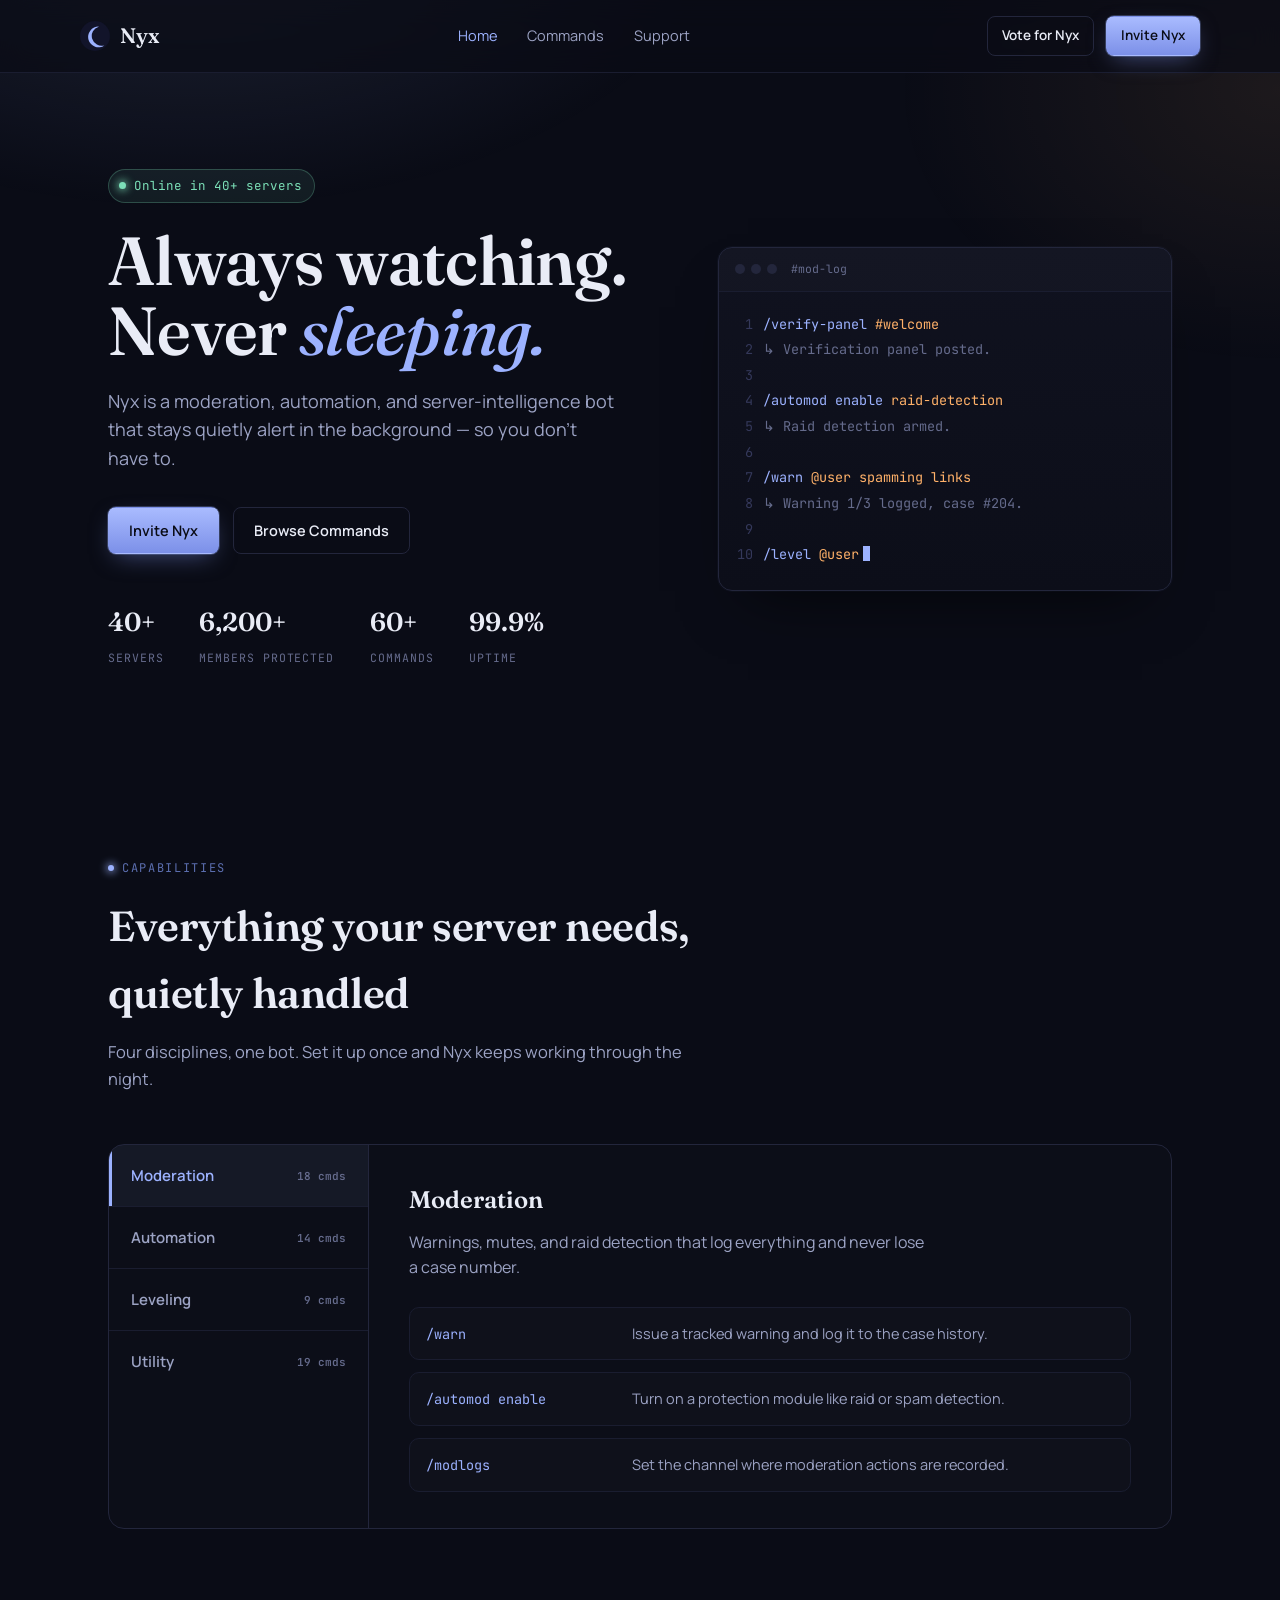
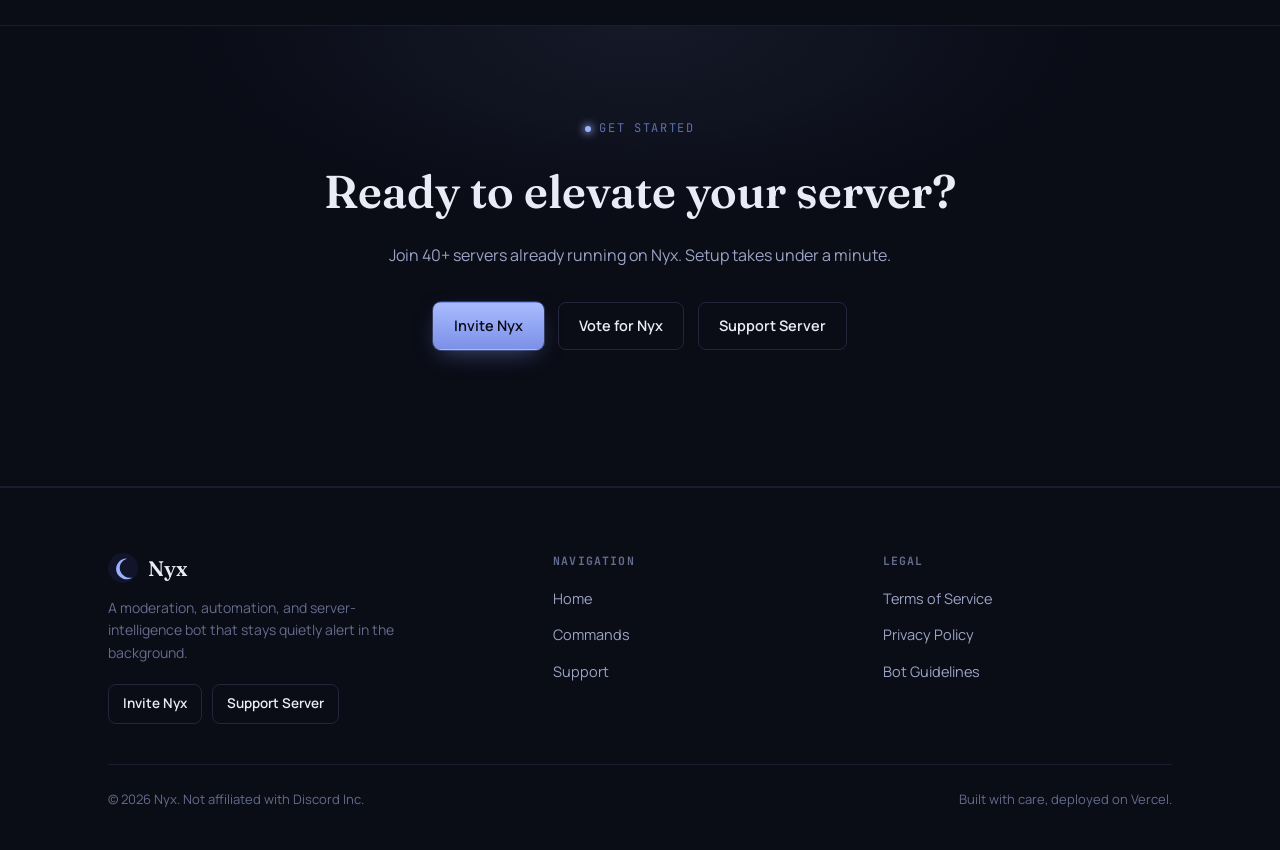
==== index.html @ a4d8deac "Add files via upload" ====
<!doctype html>
<html lang="en">
<head>
<meta charset="UTF-8">
<meta name="viewport" content="width=device-width, initial-scale=1">
<title>Nyx — the Discord bot that never sleeps</title>
<meta name="description" content="Nyx is an ever-vigilant Discord bot for moderation, automation, leveling, and server intelligence. Invite it in under a minute.">
<link rel="icon" href="data:image/svg+xml,<svg xmlns=%22http://www.w3.org/2000/svg%22 viewBox=%220 0 32 32%22><circle cx=%2216%22 cy=%2216%22 r=%2216%22 fill=%22%230A0C16%22/><path d=%22M20 6a11 11 0 1 0 6 20 9 9 0 0 1-6-20Z%22 fill=%22%239CB2FF%22/></svg>">
<link rel="preconnect" href="https://fonts.googleapis.com">
<link href="https://fonts.googleapis.com/css2?family=Fraunces:ital,wght@0,500;0,600;1,500&family=Manrope:wght@400;500;600;700;800&family=JetBrains+Mono:wght@400;500&display=swap" rel="stylesheet">
<link rel="stylesheet" href="style.css">
</head>
<body>

<header class="site">
  <div class="wrap bar">
    <a href="index.html" class="brand">
      <svg class="mark" viewBox="0 0 32 32" fill="none" xmlns="http://www.w3.org/2000/svg">
        <circle cx="16" cy="16" r="16" fill="#12142A"/>
        <path d="M20 6a11 11 0 1 0 6 20 9 9 0 0 1-6-20Z" fill="#9CB2FF"/>
      </svg>
      Nyx
    </a>
    <nav class="primary">
      <a href="index.html" class="active">Home</a>
      <a href="commands.html">Commands</a>
      <a href="#" data-support>Support</a>
    </nav>
    <div class="header-cta">
      <a href="#" class="btn btn-ghost btn-sm" data-vote>Vote for Nyx</a>
      <a href="#" class="btn btn-primary btn-sm" data-invite>Invite Nyx</a>
    </div>
    <button class="menu-toggle" aria-label="Toggle menu" aria-expanded="false">
      <svg width="18" height="18" viewBox="0 0 18 18" fill="none"><path d="M2 4h14M2 9h14M2 14h14" stroke="currentColor" stroke-width="1.6" stroke-linecap="round"/></svg>
    </button>
  </div>
</header>

<main>
  <section class="hero">
    <canvas id="stars"></canvas>
    <div class="wrap hero-inner">
      <div>
        <div class="status-pill"><span class="dot"></span> Online in 40+ servers</div>
        <h1 class="display">Always watching.<br>Never <em>sleeping.</em></h1>
        <p class="lede">Nyx is a moderation, automation, and server-intelligence bot that stays quietly alert in the background — so you don't have to.</p>
        <div class="hero-actions">
          <a href="#" class="btn btn-primary" data-invite>Invite Nyx</a>
          <a href="commands.html" class="btn btn-ghost">Browse Commands</a>
        </div>
        <div class="stat-row">
          <div class="stat"><b>40+</b><span>Servers</span></div>
          <div class="stat"><b>6,200+</b><span>Members Protected</span></div>
          <div class="stat"><b>60+</b><span>Commands</span></div>
          <div class="stat"><b>99.9%</b><span>Uptime</span></div>
        </div>
      </div>

      <div class="console">
        <div class="console-bar">
          <div class="dots"><i></i><i></i><i></i></div>
          <span class="label">#mod-log</span>
        </div>
        <div class="console-body">
          <div class="ln"><span class="no">1</span><span><span class="cmd">/verify-panel</span> <span class="arg">#welcome</span></span></div>
          <div class="ln"><span class="no">2</span><span class="ok muted">↳ Verification panel posted.</span></div>
          <div class="ln"><span class="no">3</span><span>&nbsp;</span></div>
          <div class="ln"><span class="no">4</span><span><span class="cmd">/automod enable</span> <span class="arg">raid-detection</span></span></div>
          <div class="ln"><span class="no">5</span><span class="ok muted">↳ Raid detection armed.</span></div>
          <div class="ln"><span class="no">6</span><span>&nbsp;</span></div>
          <div class="ln"><span class="no">7</span><span><span class="cmd">/warn</span> <span class="arg">@user spamming links</span></span></div>
          <div class="ln"><span class="no">8</span><span class="muted">↳ Warning 1/3 logged, case #204.</span></div>
          <div class="ln"><span class="no">9</span><span>&nbsp;</span></div>
          <div class="ln"><span class="no">10</span><span><span class="cmd">/level</span> <span class="arg">@user</span><span class="caret"></span></span></div>
        </div>
      </div>
    </div>
  </section>

  <section id="features">
    <div class="wrap">
      <div class="section-head">
        <div class="eyebrow">Capabilities</div>
        <h2>Everything your server needs, quietly handled</h2>
        <p>Four disciplines, one bot. Set it up once and Nyx keeps working through the night.</p>
      </div>

      <div class="feature-shell">
        <div class="tab-list" role="tablist">
          <button class="active" data-tab="tab-moderation">Moderation <span class="n">18 cmds</span></button>
          <button data-tab="tab-automation">Automation <span class="n">14 cmds</span></button>
          <button data-tab="tab-leveling">Leveling <span class="n">9 cmds</span></button>
          <button data-tab="tab-utility">Utility <span class="n">19 cmds</span></button>
        </div>

        <div class="tab-panels">
          <div class="tab-panel active" id="tab-moderation">
            <h3>Moderation</h3>
            <p>Warnings, mutes, and raid detection that log everything and never lose a case number.</p>
            <div class="cmd-grid">
              <div class="cmd-row"><code>/warn</code><p>Issue a tracked warning and log it to the case history.</p></div>
              <div class="cmd-row"><code>/automod enable</code><p>Turn on a protection module like raid or spam detection.</p></div>
              <div class="cmd-row"><code>/modlogs</code><p>Set the channel where moderation actions are recorded.</p></div>
            </div>
          </div>

          <div class="tab-panel" id="tab-automation">
            <h3>Automation</h3>
            <p>Reaction roles, scheduled announcements, and triggers that fire while you're offline.</p>
            <div class="cmd-grid">
              <div class="cmd-row"><code>/reaction-role add</code><p>Bind a role to an emoji on a message.</p></div>
              <div class="cmd-row"><code>/schedule</code><p>Queue a message to post in a channel at a set time.</p></div>
              <div class="cmd-row"><code>/trigger add</code><p>Auto-respond when a keyword appears in chat.</p></div>
            </div>
          </div>

          <div class="tab-panel" id="tab-leveling">
            <h3>Leveling</h3>
            <p>Give members a reason to stick around, with ranks that track real activity.</p>
            <div class="cmd-grid">
              <div class="cmd-row"><code>/level</code><p>Show a member's current rank and XP progress.</p></div>
              <div class="cmd-row"><code>/leaderboard</code><p>Display the server's top-ranked members.</p></div>
              <div class="cmd-row"><code>/level-role set</code><p>Grant a role automatically at a chosen level.</p></div>
            </div>
          </div>

          <div class="tab-panel" id="tab-utility">
            <h3>Utility</h3>
            <p>The everyday commands members actually reach for.</p>
            <div class="cmd-grid">
              <div class="cmd-row"><code>/poll</code><p>Post a reaction-based poll with up to 10 options.</p></div>
              <div class="cmd-row"><code>/remind</code><p>Set a personal reminder delivered by DM.</p></div>
              <div class="cmd-row"><code>/serverinfo</code><p>Show member count, boost tier, and creation date.</p></div>
            </div>
          </div>
        </div>
      </div>
    </div>
  </section>

  <section class="band">
    <div class="wrap">
      <div class="eyebrow">Get started</div>
      <h2>Ready to elevate your server?</h2>
      <p>Join 40+ servers already running on Nyx. Setup takes under a minute.</p>
      <div class="hero-actions">
        <a href="#" class="btn btn-primary" data-invite>Invite Nyx</a>
        <a href="#" class="btn btn-ghost" data-vote>Vote for Nyx</a>
        <a href="#" class="btn btn-ghost" data-support>Support Server</a>
      </div>
    </div>
  </section>
</main>

<footer class="site">
  <div class="wrap">
    <div class="footer-grid">
      <div class="footer-brand">
        <a href="index.html" class="brand">
          <svg class="mark" viewBox="0 0 32 32" fill="none" xmlns="http://www.w3.org/2000/svg">
            <circle cx="16" cy="16" r="16" fill="#12142A"/>
            <path d="M20 6a11 11 0 1 0 6 20 9 9 0 0 1-6-20Z" fill="#9CB2FF"/>
          </svg>
          Nyx
        </a>
        <p>A moderation, automation, and server-intelligence bot that stays quietly alert in the background.</p>
        <div style="display:flex; gap:10px;">
          <a href="#" class="btn btn-ghost btn-sm" data-invite>Invite Nyx</a>
          <a href="#" class="btn btn-ghost btn-sm" data-support>Support Server</a>
        </div>
      </div>
      <div class="footer-col">
        <h4>Navigation</h4>
        <ul>
          <li><a href="index.html">Home</a></li>
          <li><a href="commands.html">Commands</a></li>
          <li><a href="#" data-support>Support</a></li>
        </ul>
      </div>
      <div class="footer-col">
        <h4>Legal</h4>
        <ul>
          <li><a href="terms.html">Terms of Service</a></li>
          <li><a href="privacy.html">Privacy Policy</a></li>
          <li><a href="guidelines.html">Bot Guidelines</a></li>
        </ul>
      </div>
    </div>
    <div class="footer-bottom">
      <span>© 2026 Nyx. Not affiliated with Discord Inc.</span>
      <span>Built with care, deployed on Vercel.</span>
    </div>
  </div>
</footer>

<script src="config.js"></script>
<script src="script.js"></script>
</body>
</html>
---- style.css ----
/* ===========================================================
   NYX — a discord bot that never sleeps
   Design tokens
   =========================================================== */
:root {
  --ink:        #E9ECF6;
  --ink-dim:    #9CA3C4;
  --ink-faint:  #656B8C;
  --bg:         #0A0C16;
  --bg-raised:  #12152400;
  --panel:      #12142200;
  --panel-solid:#12142499;
  --line:       #23263c;
  --line-soft:  #1a1d30;
  --moon:       #9CB2FF;
  --moon-dim:   #5C6FB0;
  --amber:      #FFB169;
  --amber-dim:  #7A5A38;
  --ok:         #7CE0B8;

  --serif: "Fraunces", "Iowan Old Style", ui-serif, Georgia, serif;
  --sans: "Manrope", "Inter", -apple-system, BlinkMacSystemFont, sans-serif;
  --mono: "JetBrains Mono", "SFMono-Regular", Menlo, monospace;

  --container: 1120px;
}

* { box-sizing: border-box; }
html { scroll-behavior: smooth; }

body {
  margin: 0;
  background: var(--bg);
  color: var(--ink);
  font-family: var(--sans);
  font-size: 16px;
  line-height: 1.6;
  -webkit-font-smoothing: antialiased;
  overflow-x: hidden;
}

body::before {
  content: "";
  position: fixed;
  inset: 0;
  z-index: 0;
  pointer-events: none;
  background:
    radial-gradient(ellipse 900px 500px at 15% -10%, rgba(156,178,255,0.14), transparent 60%),
    radial-gradient(ellipse 700px 500px at 100% 10%, rgba(255,177,105,0.08), transparent 55%);
}

a { color: inherit; text-decoration: none; }
img { max-width: 100%; display: block; }
button { font-family: inherit; }

.wrap {
  max-width: var(--container);
  margin: 0 auto;
  padding: 0 28px;
  position: relative;
  z-index: 1;
}

::selection { background: var(--moon); color: #0A0C16; }

:focus-visible {
  outline: 2px solid var(--moon);
  outline-offset: 3px;
  border-radius: 4px;
}

/* ---------- eyebrow / labels ---------- */
.eyebrow {
  font-family: var(--mono);
  font-size: 12px;
  letter-spacing: 0.14em;
  text-transform: uppercase;
  color: var(--moon-dim);
  display: inline-flex;
  align-items: center;
  gap: 8px;
}
.eyebrow::before {
  content: "";
  width: 6px;
  height: 6px;
  border-radius: 50%;
  background: var(--moon);
  box-shadow: 0 0 8px 1px var(--moon);
}

/* ---------- header ---------- */
header.site {
  position: sticky;
  top: 0;
  z-index: 50;
  backdrop-filter: blur(14px);
  background: rgba(10,12,22,0.72);
  border-bottom: 1px solid var(--line-soft);
}
header.site .bar {
  display: flex;
  align-items: center;
  justify-content: space-between;
  padding: 16px 0;
  gap: 24px;
}
.brand {
  display: flex;
  align-items: center;
  gap: 10px;
  font-family: var(--serif);
  font-size: 21px;
  font-weight: 600;
  letter-spacing: 0.01em;
  color: var(--ink);
}
.brand .mark {
  width: 30px; height: 30px;
  flex-shrink: 0;
}
nav.primary {
  display: flex;
  align-items: center;
  gap: 30px;
  font-size: 14.5px;
  color: var(--ink-dim);
}
nav.primary a { transition: color .15s ease; position: relative; }
nav.primary a:hover { color: var(--ink); }
nav.primary a.active { color: var(--moon); }

.header-cta { display: flex; align-items: center; gap: 12px; }

.btn {
  display: inline-flex;
  align-items: center;
  justify-content: center;
  gap: 8px;
  font-family: var(--sans);
  font-weight: 600;
  font-size: 14.5px;
  padding: 11px 20px;
  border-radius: 8px;
  border: 1px solid transparent;
  cursor: pointer;
  transition: transform .15s ease, border-color .15s ease, background .15s ease, box-shadow .2s ease;
  white-space: nowrap;
}
.btn:active { transform: translateY(1px); }
.btn-primary {
  background: linear-gradient(180deg, #A9BBFF, #7C90E8);
  color: #0A0C16;
  box-shadow: 0 0 0 1px rgba(156,178,255,0.25), 0 8px 24px -8px rgba(124,144,232,0.55);
}
.btn-primary:hover { box-shadow: 0 0 0 1px rgba(156,178,255,0.4), 0 10px 28px -6px rgba(124,144,232,0.7); }
.btn-ghost {
  background: transparent;
  border-color: var(--line);
  color: var(--ink);
}
.btn-ghost:hover { border-color: var(--moon-dim); background: rgba(156,178,255,0.06); }
.btn-sm { padding: 8px 14px; font-size: 13.5px; }

.menu-toggle {
  display: none;
  background: none;
  border: 1px solid var(--line);
  border-radius: 8px;
  width: 40px; height: 40px;
  color: var(--ink);
  align-items: center;
  justify-content: center;
}

/* ---------- hero ---------- */
.hero {
  position: relative;
  padding: 96px 0 88px;
  overflow: hidden;
}
#stars {
  position: absolute;
  inset: -20% -10%;
  z-index: 0;
  opacity: 0.85;
}
.hero .wrap { z-index: 2; }
.hero-inner {
  display: grid;
  grid-template-columns: 1.1fr 0.9fr;
  gap: 56px;
  align-items: center;
}
.status-pill {
  display: inline-flex;
  align-items: center;
  gap: 8px;
  font-family: var(--mono);
  font-size: 12.5px;
  color: var(--ok);
  background: rgba(124,224,184,0.08);
  border: 1px solid rgba(124,224,184,0.25);
  padding: 6px 12px 6px 10px;
  border-radius: 999px;
  margin-bottom: 22px;
}
.status-pill .dot {
  width: 7px; height: 7px; border-radius: 50%;
  background: var(--ok);
  box-shadow: 0 0 8px 1px var(--ok);
  animation: pulse 2s ease-in-out infinite;
}
@keyframes pulse { 0%,100% { opacity: 1; } 50% { opacity: 0.35; } }

h1.display {
  font-family: var(--serif);
  font-weight: 600;
  font-size: clamp(42px, 5.4vw, 68px);
  line-height: 1.03;
  letter-spacing: -0.01em;
  margin: 0 0 22px;
}
h1.display em {
  font-style: italic;
  color: var(--moon);
  font-weight: 500;
}
.hero p.lede {
  font-size: 18px;
  color: var(--ink-dim);
  max-width: 46ch;
  margin: 0 0 34px;
}
.hero-actions { display: flex; gap: 14px; flex-wrap: wrap; margin-bottom: 48px; }

.stat-row {
  display: flex;
  gap: 36px;
  flex-wrap: wrap;
}
.stat b {
  display: block;
  font-family: var(--serif);
  font-size: 26px;
  font-weight: 600;
  color: var(--ink);
}
.stat span {
  font-family: var(--mono);
  font-size: 11.5px;
  letter-spacing: 0.08em;
  text-transform: uppercase;
  color: var(--ink-faint);
}

/* ---------- console card (signature element) ---------- */
.console {
  background: linear-gradient(180deg, #10121F, #0C0E19);
  border: 1px solid var(--line);
  border-radius: 14px;
  overflow: hidden;
  box-shadow: 0 30px 60px -30px rgba(0,0,0,0.7), 0 0 0 1px rgba(156,178,255,0.04);
}
.console-bar {
  display: flex;
  align-items: center;
  gap: 8px;
  padding: 12px 16px;
  border-bottom: 1px solid var(--line-soft);
  background: rgba(255,255,255,0.015);
}
.console-bar .dots { display: flex; gap: 6px; }
.console-bar .dots i {
  width: 10px; height: 10px; border-radius: 50%;
  background: var(--line);
  display: block;
}
.console-bar .label {
  font-family: var(--mono);
  font-size: 11.5px;
  color: var(--ink-faint);
  margin-left: 6px;
}
.console-body {
  padding: 20px 18px 22px;
  font-family: var(--mono);
  font-size: 13.5px;
  line-height: 1.9;
  color: var(--ink-dim);
  min-height: 260px;
}
.console-body .ln { display: flex; gap: 10px; }
.console-body .ln .no { color: #34385A; width: 16px; flex-shrink: 0; text-align: right; }
.console-body .cmd { color: var(--moon); }
.console-body .arg { color: var(--amber); }
.console-body .ok { color: var(--ok); }
.console-body .muted { color: var(--ink-faint); }
.caret {
  display: inline-block;
  width: 7px; height: 15px;
  background: var(--moon);
  margin-left: 4px;
  animation: blink 1.1s step-end infinite;
  vertical-align: -2px;
}
@keyframes blink { 50% { opacity: 0; } }

/* ---------- section shell ---------- */
section { position: relative; padding: 96px 0; }
.section-head {
  max-width: 620px;
  margin: 0 0 52px;
}
.section-head h2 {
  font-family: var(--serif);
  font-weight: 600;
  font-size: clamp(30px, 3.4vw, 42px);
  margin: 14px 0 12px;
  letter-spacing: -0.01em;
}
.section-head p { color: var(--ink-dim); font-size: 16.5px; margin: 0; }

/* ---------- features ---------- */
.feature-shell {
  display: grid;
  grid-template-columns: 260px 1fr;
  gap: 0;
  border: 1px solid var(--line);
  border-radius: 16px;
  overflow: hidden;
  background: rgba(255,255,255,0.012);
}
.tab-list {
  border-right: 1px solid var(--line);
  display: flex;
  flex-direction: column;
}
.tab-list button {
  text-align: left;
  background: none;
  border: none;
  border-bottom: 1px solid var(--line-soft);
  color: var(--ink-dim);
  padding: 20px 22px;
  font-size: 15px;
  font-weight: 600;
  cursor: pointer;
  display: flex;
  align-items: center;
  justify-content: space-between;
  transition: background .15s ease, color .15s ease;
}
.tab-list button:last-child { border-bottom: none; }
.tab-list button:hover { color: var(--ink); background: rgba(255,255,255,0.02); }
.tab-list button.active {
  color: var(--moon);
  background: rgba(156,178,255,0.06);
  box-shadow: inset 3px 0 0 var(--moon);
}
.tab-list button .n {
  font-family: var(--mono);
  font-size: 11px;
  color: var(--ink-faint);
}

.tab-panels { padding: 36px 40px; }
.tab-panel { display: none; }
.tab-panel.active { display: block; animation: fadeUp .35s ease; }
@keyframes fadeUp { from { opacity: 0; transform: translateY(6px); } to { opacity: 1; transform: translateY(0); } }
.tab-panel h3 {
  font-family: var(--serif);
  font-size: 24px;
  margin: 0 0 10px;
  font-weight: 600;
}
.tab-panel > p {
  color: var(--ink-dim);
  margin: 0 0 26px;
  max-width: 52ch;
}
.cmd-grid { display: grid; gap: 12px; }
.cmd-row {
  display: flex;
  align-items: baseline;
  gap: 16px;
  padding: 14px 16px;
  border: 1px solid var(--line-soft);
  border-radius: 10px;
  background: rgba(255,255,255,0.012);
}
.cmd-row code {
  font-family: var(--mono);
  color: var(--moon);
  font-size: 13.5px;
  flex-shrink: 0;
  width: 190px;
}
.cmd-row p { margin: 0; color: var(--ink-dim); font-size: 14.5px; }

/* ---------- band cta ---------- */
.band {
  border-top: 1px solid var(--line-soft);
  border-bottom: 1px solid var(--line-soft);
  background:
    radial-gradient(ellipse 700px 300px at 50% 0%, rgba(156,178,255,0.08), transparent 70%);
  text-align: center;
  padding: 88px 0;
}
.band .eyebrow { justify-content: center; }
.band h2 {
  font-family: var(--serif);
  font-size: clamp(30px, 4vw, 46px);
  font-weight: 600;
  margin: 16px 0 14px;
}
.band p { color: var(--ink-dim); margin: 0 0 34px; }
.band .hero-actions { justify-content: center; }

/* ---------- footer ---------- */
footer.site {
  padding: 64px 0 40px;
  border-top: 1px solid var(--line-soft);
}
.footer-grid {
  display: grid;
  grid-template-columns: 1.4fr 1fr 1fr;
  gap: 40px;
  padding-bottom: 40px;
  border-bottom: 1px solid var(--line-soft);
}
.footer-brand .brand { margin-bottom: 12px; }
.footer-brand p { color: var(--ink-faint); font-size: 14px; max-width: 34ch; margin: 0 0 20px; }
.footer-col h4 {
  font-family: var(--mono);
  font-size: 11.5px;
  letter-spacing: 0.1em;
  text-transform: uppercase;
  color: var(--ink-faint);
  margin: 0 0 16px;
}
.footer-col ul { list-style: none; margin: 0; padding: 0; display: flex; flex-direction: column; gap: 11px; }
.footer-col a { color: var(--ink-dim); font-size: 14.5px; transition: color .15s ease; }
.footer-col a:hover { color: var(--moon); }
.footer-bottom {
  display: flex;
  justify-content: space-between;
  align-items: center;
  padding-top: 24px;
  font-size: 13px;
  color: var(--ink-faint);
  flex-wrap: wrap;
  gap: 12px;
}

/* ---------- commands page ---------- */
.cmd-toolbar {
  display: flex;
  gap: 12px;
  align-items: center;
  margin-bottom: 36px;
  flex-wrap: wrap;
}
.search-box {
  flex: 1;
  min-width: 240px;
  display: flex;
  align-items: center;
  gap: 10px;
  border: 1px solid var(--line);
  border-radius: 10px;
  padding: 12px 16px;
  background: rgba(255,255,255,0.015);
}
.search-box svg { flex-shrink: 0; color: var(--ink-faint); }
.search-box input {
  border: none;
  background: none;
  outline: none;
  color: var(--ink);
  font-family: var(--mono);
  font-size: 14px;
  width: 100%;
}
.search-box input::placeholder { color: var(--ink-faint); }
.chip-row { display: flex; gap: 8px; flex-wrap: wrap; }
.chip {
  font-family: var(--mono);
  font-size: 12.5px;
  padding: 9px 14px;
  border-radius: 8px;
  border: 1px solid var(--line);
  color: var(--ink-dim);
  background: transparent;
  cursor: pointer;
  transition: all .15s ease;
}
.chip:hover { border-color: var(--moon-dim); color: var(--ink); }
.chip.active { background: var(--moon); border-color: var(--moon); color: #0A0C16; font-weight: 600; }

.cmd-category { margin-bottom: 46px; }
.cmd-category h3 {
  font-family: var(--serif);
  font-size: 20px;
  font-weight: 600;
  margin: 0 0 18px;
  display: flex;
  align-items: center;
  gap: 10px;
  color: var(--ink);
}
.cmd-category h3 .count {
  font-family: var(--mono);
  font-size: 11.5px;
  color: var(--ink-faint);
  font-weight: 400;
}
.cmd-table {
  border: 1px solid var(--line);
  border-radius: 12px;
  overflow: hidden;
}
.cmd-item {
  display: grid;
  grid-template-columns: 220px 1fr;
  gap: 20px;
  padding: 16px 20px;
  border-bottom: 1px solid var(--line-soft);
  transition: background .15s ease;
}
.cmd-item:last-child { border-bottom: none; }
.cmd-item:hover { background: rgba(156,178,255,0.03); }
.cmd-item .name {
  font-family: var(--mono);
  color: var(--moon);
  font-size: 14px;
  align-self: start;
}
.cmd-item .desc { color: var(--ink-dim); font-size: 14.5px; }
.cmd-item .desc .arg { color: var(--amber); font-family: var(--mono); font-size: 13px; }
.no-results {
  text-align: center;
  padding: 60px 20px;
  color: var(--ink-faint);
  font-family: var(--mono);
  font-size: 14px;
  display: none;
}
.no-results.show { display: block; }

/* ---------- page hero (commands) ---------- */
.page-hero {
  padding: 72px 0 56px;
  border-bottom: 1px solid var(--line-soft);
}
.page-hero h1 {
  font-family: var(--serif);
  font-size: clamp(36px, 4.6vw, 52px);
  font-weight: 600;
  margin: 14px 0 12px;
}
.page-hero p { color: var(--ink-dim); font-size: 17px; max-width: 50ch; margin: 0; }

/* ---------- legal pages ---------- */
.prose { max-width: 720px; }
.prose h2 {
  font-family: var(--serif);
  font-size: 22px;
  font-weight: 600;
  margin: 40px 0 12px;
}
.prose h2:first-child { margin-top: 0; }
.prose p, .prose li { color: var(--ink-dim); font-size: 15.5px; line-height: 1.75; }
.prose ul { padding-left: 20px; }
.prose a { color: var(--moon); }

/* ---------- responsive ---------- */
@media (max-width: 880px) {
  nav.primary { display: none; }
  .menu-toggle { display: flex; }
  .hero-inner { grid-template-columns: 1fr; }
  .feature-shell { grid-template-columns: 1fr; }
  .tab-list { flex-direction: row; overflow-x: auto; border-right: none; border-bottom: 1px solid var(--line); }
  .tab-list button { border-bottom: none; border-right: 1px solid var(--line-soft); white-space: nowrap; }
  .tab-list button.active { box-shadow: inset 0 -3px 0 var(--moon); }
  .footer-grid { grid-template-columns: 1fr; }
  .cmd-item { grid-template-columns: 1fr; gap: 6px; }
  .header-cta .btn-ghost { display: none; }
}

@media (prefers-reduced-motion: reduce) {
  * { animation-duration: 0.001ms !important; animation-iteration-count: 1 !important; }
  html { scroll-behavior: auto; }
}
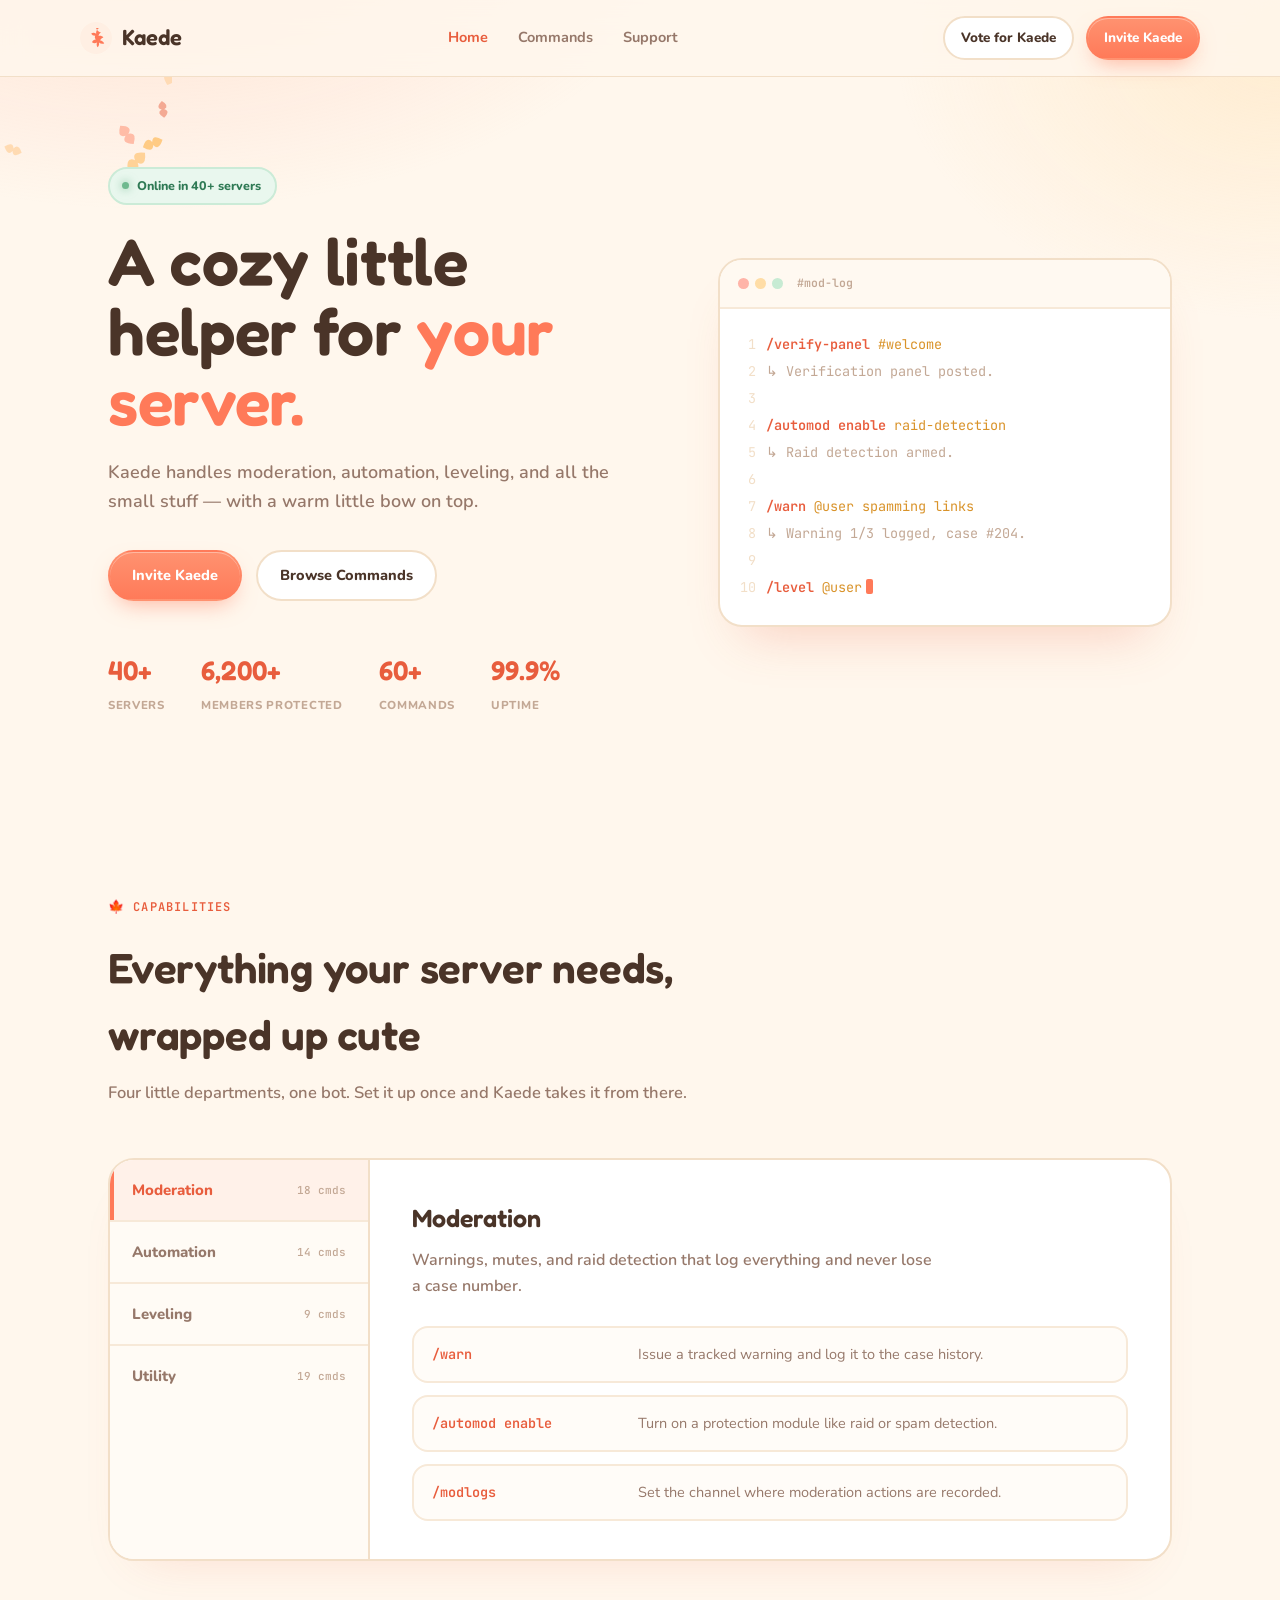
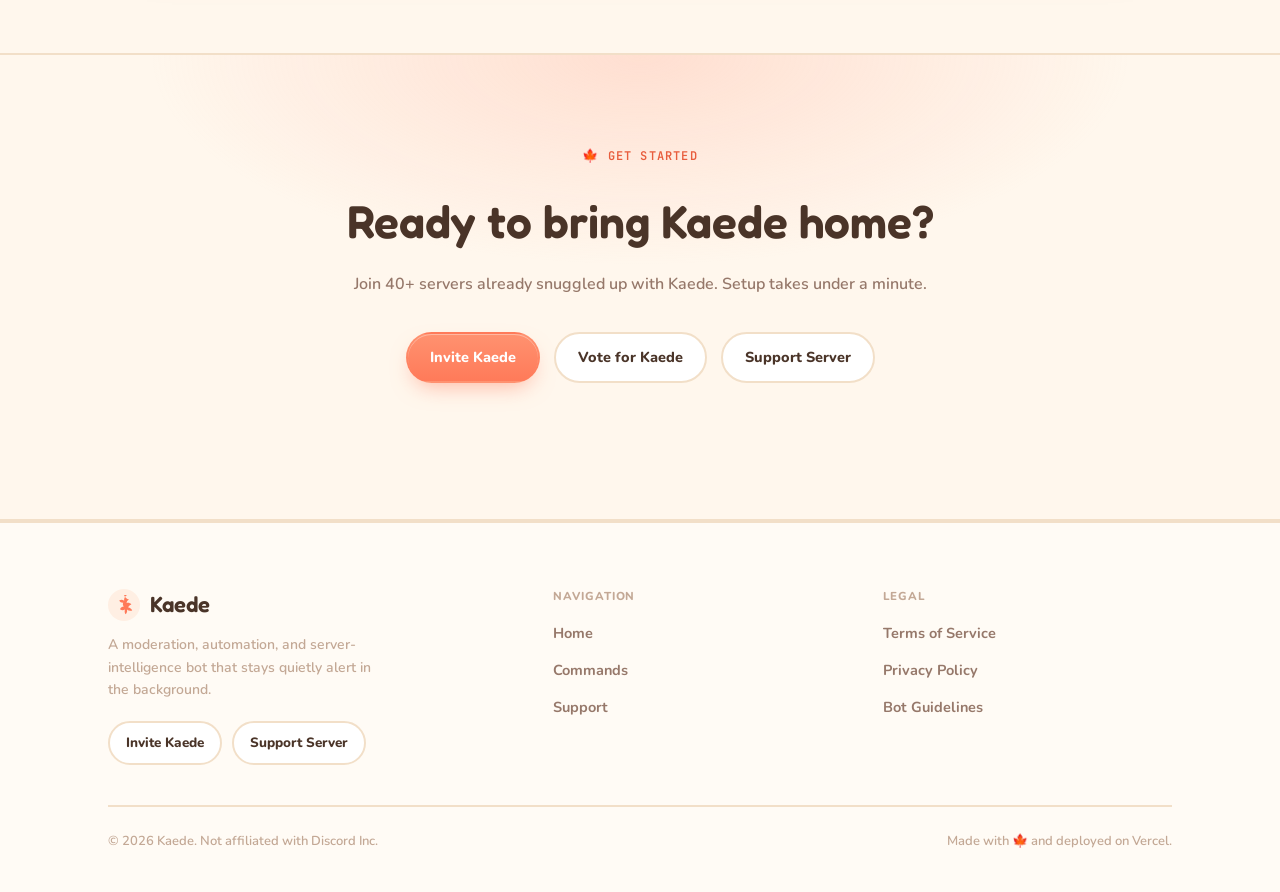
==== commit 82236c40: "New Upload" ====
--- a/index.html
+++ b/index.html
@@ -3,11 +3,11 @@
 <head>
 <meta charset="UTF-8">
 <meta name="viewport" content="width=device-width, initial-scale=1">
-<title>Nyx — the Discord bot that never sleeps</title>
-<meta name="description" content="Nyx is an ever-vigilant Discord bot for moderation, automation, leveling, and server intelligence. Invite it in under a minute.">
-<link rel="icon" href="data:image/svg+xml,<svg xmlns=%22http://www.w3.org/2000/svg%22 viewBox=%220 0 32 32%22><circle cx=%2216%22 cy=%2216%22 r=%2216%22 fill=%22%230A0C16%22/><path d=%22M20 6a11 11 0 1 0 6 20 9 9 0 0 1-6-20Z%22 fill=%22%239CB2FF%22/></svg>">
+<title>Kaede — a cozy Discord bot for your server</title>
+<meta name="description" content="Kaede is a cozy Discord bot for moderation, automation, and leveling — friendly by design. Invite it in under a minute.">
+<link rel="icon" href="data:image/svg+xml,<svg xmlns=%22http://www.w3.org/2000/svg%22 viewBox=%220 0 32 32%22><circle cx=%2216%22 cy=%2216%22 r=%2216%22 fill=%22%23FFEFE3%22/><path d=%22M16 6c1 2.6 2.8 4 5 4.6-1.6 1-2.3 2-2.4 3.4 2-.4 3.4 0 4.8 1.4-1.8.6-2.8 1.6-3.2 3 2 .2 3.2 1.2 4 3-2.2.6-3.8.2-5.2-1 .4 2 0 3.4-1.4 4.8-1-1.6-1.2-3-.6-4.8-1.6 1-3.2 1-5-.2.8-1.6 2-2.4 3.8-2.6-1-1.2-1.2-2.4-.6-4-1.8.2-3-.6-4-2.2 1.8-1 3.4-1 5 .4-.4-2.2.4-4 2.8-5.8Z%22 fill=%22%23FF7A59%22/></svg>">
 <link rel="preconnect" href="https://fonts.googleapis.com">
-<link href="https://fonts.googleapis.com/css2?family=Fraunces:ital,wght@0,500;0,600;1,500&family=Manrope:wght@400;500;600;700;800&family=JetBrains+Mono:wght@400;500&display=swap" rel="stylesheet">
+<link href="https://fonts.googleapis.com/css2?family=Fredoka:wght@500;600;700&family=Nunito:wght@400;600;700;800&family=JetBrains+Mono:wght@400;500&display=swap" rel="stylesheet">
 <link rel="stylesheet" href="style.css">
 </head>
 <body>
@@ -16,10 +16,10 @@
   <div class="wrap bar">
     <a href="index.html" class="brand">
       <svg class="mark" viewBox="0 0 32 32" fill="none" xmlns="http://www.w3.org/2000/svg">
-        <circle cx="16" cy="16" r="16" fill="#12142A"/>
-        <path d="M20 6a11 11 0 1 0 6 20 9 9 0 0 1-6-20Z" fill="#9CB2FF"/>
+        <circle cx="16" cy="16" r="16" fill="#FFEFE3"/>
+        <path d="M16 6c1 2.6 2.8 4 5 4.6-1.6 1-2.3 2-2.4 3.4 2-.4 3.4 0 4.8 1.4-1.8.6-2.8 1.6-3.2 3 2 .2 3.2 1.2 4 3-2.2.6-3.8.2-5.2-1 .4 2 0 3.4-1.4 4.8-1-1.6-1.2-3-.6-4.8-1.6 1-3.2 1-5-.2.8-1.6 2-2.4 3.8-2.6-1-1.2-1.2-2.4-.6-4-1.8.2-3-.6-4-2.2 1.8-1 3.4-1 5 .4-.4-2.2.4-4 2.8-5.8Z" fill="#FF7A59"/>
       </svg>
-      Nyx
+      Kaede
     </a>
     <nav class="primary">
       <a href="index.html" class="active">Home</a>
@@ -27,8 +27,8 @@
       <a href="#" data-support>Support</a>
     </nav>
     <div class="header-cta">
-      <a href="#" class="btn btn-ghost btn-sm" data-vote>Vote for Nyx</a>
-      <a href="#" class="btn btn-primary btn-sm" data-invite>Invite Nyx</a>
+      <a href="#" class="btn btn-ghost btn-sm" data-vote>Vote for Kaede</a>
+      <a href="#" class="btn btn-primary btn-sm" data-invite>Invite Kaede</a>
     </div>
     <button class="menu-toggle" aria-label="Toggle menu" aria-expanded="false">
       <svg width="18" height="18" viewBox="0 0 18 18" fill="none"><path d="M2 4h14M2 9h14M2 14h14" stroke="currentColor" stroke-width="1.6" stroke-linecap="round"/></svg>
@@ -38,14 +38,14 @@
 
 <main>
   <section class="hero">
-    <canvas id="stars"></canvas>
+    <canvas id="leaves"></canvas>
     <div class="wrap hero-inner">
       <div>
         <div class="status-pill"><span class="dot"></span> Online in 40+ servers</div>
-        <h1 class="display">Always watching.<br>Never <em>sleeping.</em></h1>
-        <p class="lede">Nyx is a moderation, automation, and server-intelligence bot that stays quietly alert in the background — so you don't have to.</p>
+        <h1 class="display">A cozy little<br>helper for <em>your server.</em></h1>
+        <p class="lede">Kaede handles moderation, automation, leveling, and all the small stuff — with a warm little bow on top.</p>
         <div class="hero-actions">
-          <a href="#" class="btn btn-primary" data-invite>Invite Nyx</a>
+          <a href="#" class="btn btn-primary" data-invite>Invite Kaede</a>
           <a href="commands.html" class="btn btn-ghost">Browse Commands</a>
         </div>
         <div class="stat-row">
@@ -81,8 +81,8 @@
     <div class="wrap">
       <div class="section-head">
         <div class="eyebrow">Capabilities</div>
-        <h2>Everything your server needs, quietly handled</h2>
-        <p>Four disciplines, one bot. Set it up once and Nyx keeps working through the night.</p>
+        <h2>Everything your server needs, wrapped up cute</h2>
+        <p>Four little departments, one bot. Set it up once and Kaede takes it from there.</p>
       </div>
 
       <div class="feature-shell">
@@ -141,11 +141,11 @@
   <section class="band">
     <div class="wrap">
       <div class="eyebrow">Get started</div>
-      <h2>Ready to elevate your server?</h2>
-      <p>Join 40+ servers already running on Nyx. Setup takes under a minute.</p>
+      <h2>Ready to bring Kaede home?</h2>
+      <p>Join 40+ servers already snuggled up with Kaede. Setup takes under a minute.</p>
       <div class="hero-actions">
-        <a href="#" class="btn btn-primary" data-invite>Invite Nyx</a>
-        <a href="#" class="btn btn-ghost" data-vote>Vote for Nyx</a>
+        <a href="#" class="btn btn-primary" data-invite>Invite Kaede</a>
+        <a href="#" class="btn btn-ghost" data-vote>Vote for Kaede</a>
         <a href="#" class="btn btn-ghost" data-support>Support Server</a>
       </div>
     </div>
@@ -158,14 +158,14 @@
       <div class="footer-brand">
         <a href="index.html" class="brand">
           <svg class="mark" viewBox="0 0 32 32" fill="none" xmlns="http://www.w3.org/2000/svg">
-            <circle cx="16" cy="16" r="16" fill="#12142A"/>
-            <path d="M20 6a11 11 0 1 0 6 20 9 9 0 0 1-6-20Z" fill="#9CB2FF"/>
-          </svg>
-          Nyx
+        <circle cx="16" cy="16" r="16" fill="#FFEFE3"/>
+        <path d="M16 6c1 2.6 2.8 4 5 4.6-1.6 1-2.3 2-2.4 3.4 2-.4 3.4 0 4.8 1.4-1.8.6-2.8 1.6-3.2 3 2 .2 3.2 1.2 4 3-2.2.6-3.8.2-5.2-1 .4 2 0 3.4-1.4 4.8-1-1.6-1.2-3-.6-4.8-1.6 1-3.2 1-5-.2.8-1.6 2-2.4 3.8-2.6-1-1.2-1.2-2.4-.6-4-1.8.2-3-.6-4-2.2 1.8-1 3.4-1 5 .4-.4-2.2.4-4 2.8-5.8Z" fill="#FF7A59"/>
+      </svg>
+          Kaede
         </a>
         <p>A moderation, automation, and server-intelligence bot that stays quietly alert in the background.</p>
         <div style="display:flex; gap:10px;">
-          <a href="#" class="btn btn-ghost btn-sm" data-invite>Invite Nyx</a>
+          <a href="#" class="btn btn-ghost btn-sm" data-invite>Invite Kaede</a>
           <a href="#" class="btn btn-ghost btn-sm" data-support>Support Server</a>
         </div>
       </div>
@@ -187,8 +187,8 @@
       </div>
     </div>
     <div class="footer-bottom">
-      <span>© 2026 Nyx. Not affiliated with Discord Inc.</span>
-      <span>Built with care, deployed on Vercel.</span>
+      <span>© 2026 Kaede. Not affiliated with Discord Inc.</span>
+      <span>Made with 🍁 and deployed on Vercel.</span>
     </div>
   </div>
 </footer>
--- a/style.css
+++ b/style.css
@@ -1,25 +1,26 @@
 /* ===========================================================
-   NYX — a discord bot that never sleeps
+   KAEDE — a cozy little Discord bot
    Design tokens
    =========================================================== */
 :root {
-  --ink:        #E9ECF6;
-  --ink-dim:    #9CA3C4;
-  --ink-faint:  #656B8C;
-  --bg:         #0A0C16;
-  --bg-raised:  #12152400;
-  --panel:      #12142200;
-  --panel-solid:#12142499;
-  --line:       #23263c;
-  --line-soft:  #1a1d30;
-  --moon:       #9CB2FF;
-  --moon-dim:   #5C6FB0;
-  --amber:      #FFB169;
-  --amber-dim:  #7A5A38;
-  --ok:         #7CE0B8;
-
-  --serif: "Fraunces", "Iowan Old Style", ui-serif, Georgia, serif;
-  --sans: "Manrope", "Inter", -apple-system, BlinkMacSystemFont, sans-serif;
+  --ink:        #4A3428;
+  --ink-dim:    #96786A;
+  --ink-faint:  #C3A895;
+  --bg:         #FFF7ED;
+  --bg-raised:  #FFFFFF;
+  --panel:      #FFFFFF;
+  --panel-solid:#FFFFFF;
+  --line:       #F2DFC8;
+  --line-soft:  #F7E9D8;
+  --maple:      #FF7A59;
+  --maple-dim:  #FFB39D;
+  --maple-deep: #E85D3D;
+  --gold:       #FFB347;
+  --gold-dim:   #FFDDA6;
+  --moss:       #6FB98F;
+
+  --serif: "Fredoka", "Baloo 2", ui-rounded, "Segoe UI", sans-serif;
+  --sans: "Nunito", "Quicksand", -apple-system, BlinkMacSystemFont, sans-serif;
   --mono: "JetBrains Mono", "SFMono-Regular", Menlo, monospace;
 
   --container: 1120px;
@@ -46,8 +47,8 @@
   z-index: 0;
   pointer-events: none;
   background:
-    radial-gradient(ellipse 900px 500px at 15% -10%, rgba(156,178,255,0.14), transparent 60%),
-    radial-gradient(ellipse 700px 500px at 100% 10%, rgba(255,177,105,0.08), transparent 55%);
+    radial-gradient(ellipse 900px 500px at 12% -10%, rgba(255,179,157,0.35), transparent 60%),
+    radial-gradient(ellipse 700px 500px at 100% 5%, rgba(255,221,166,0.4), transparent 55%);
 }
 
 a { color: inherit; text-decoration: none; }
@@ -62,32 +63,30 @@
   z-index: 1;
 }
 
-::selection { background: var(--moon); color: #0A0C16; }
+::selection { background: var(--maple); color: #fff; }
 
 :focus-visible {
-  outline: 2px solid var(--moon);
+  outline: 2px solid var(--maple);
   outline-offset: 3px;
-  border-radius: 4px;
+  border-radius: 6px;
 }
 
 /* ---------- eyebrow / labels ---------- */
 .eyebrow {
   font-family: var(--mono);
   font-size: 12px;
-  letter-spacing: 0.14em;
+  letter-spacing: 0.1em;
   text-transform: uppercase;
-  color: var(--moon-dim);
+  color: var(--maple-deep);
   display: inline-flex;
   align-items: center;
   gap: 8px;
+  font-weight: 600;
 }
 .eyebrow::before {
-  content: "";
-  width: 6px;
-  height: 6px;
-  border-radius: 50%;
-  background: var(--moon);
-  box-shadow: 0 0 8px 1px var(--moon);
+  content: "🍁";
+  font-size: 13px;
+  filter: saturate(1.1);
 }
 
 /* ---------- header ---------- */
@@ -96,8 +95,8 @@
   top: 0;
   z-index: 50;
   backdrop-filter: blur(14px);
-  background: rgba(10,12,22,0.72);
-  border-bottom: 1px solid var(--line-soft);
+  background: rgba(255,247,237,0.82);
+  border-bottom: 1px solid var(--line);
 }
 header.site .bar {
   display: flex;
@@ -111,13 +110,13 @@
   align-items: center;
   gap: 10px;
   font-family: var(--serif);
-  font-size: 21px;
-  font-weight: 600;
-  letter-spacing: 0.01em;
+  font-size: 22px;
+  font-weight: 600;
+  letter-spacing: 0.005em;
   color: var(--ink);
 }
 .brand .mark {
-  width: 30px; height: 30px;
+  width: 32px; height: 32px;
   flex-shrink: 0;
 }
 nav.primary {
@@ -125,11 +124,12 @@
   align-items: center;
   gap: 30px;
   font-size: 14.5px;
+  font-weight: 700;
   color: var(--ink-dim);
 }
 nav.primary a { transition: color .15s ease; position: relative; }
 nav.primary a:hover { color: var(--ink); }
-nav.primary a.active { color: var(--moon); }
+nav.primary a.active { color: var(--maple-deep); }
 
 .header-cta { display: flex; align-items: center; gap: 12px; }
 
@@ -139,36 +139,37 @@
   justify-content: center;
   gap: 8px;
   font-family: var(--sans);
-  font-weight: 600;
+  font-weight: 800;
   font-size: 14.5px;
-  padding: 11px 20px;
-  border-radius: 8px;
-  border: 1px solid transparent;
+  padding: 12px 22px;
+  border-radius: 999px;
+  border: 2px solid transparent;
   cursor: pointer;
   transition: transform .15s ease, border-color .15s ease, background .15s ease, box-shadow .2s ease;
   white-space: nowrap;
 }
+.btn:hover { transform: translateY(-1px); }
 .btn:active { transform: translateY(1px); }
 .btn-primary {
-  background: linear-gradient(180deg, #A9BBFF, #7C90E8);
-  color: #0A0C16;
-  box-shadow: 0 0 0 1px rgba(156,178,255,0.25), 0 8px 24px -8px rgba(124,144,232,0.55);
-}
-.btn-primary:hover { box-shadow: 0 0 0 1px rgba(156,178,255,0.4), 0 10px 28px -6px rgba(124,144,232,0.7); }
+  background: linear-gradient(180deg, #FF9270, var(--maple));
+  color: #fff;
+  box-shadow: 0 10px 22px -8px rgba(255,122,89,0.55), inset 0 1px 0 rgba(255,255,255,0.35);
+}
+.btn-primary:hover { box-shadow: 0 12px 26px -6px rgba(255,122,89,0.65), inset 0 1px 0 rgba(255,255,255,0.35); }
 .btn-ghost {
-  background: transparent;
+  background: #fff;
   border-color: var(--line);
   color: var(--ink);
 }
-.btn-ghost:hover { border-color: var(--moon-dim); background: rgba(156,178,255,0.06); }
-.btn-sm { padding: 8px 14px; font-size: 13.5px; }
+.btn-ghost:hover { border-color: var(--maple-dim); background: #FFF1E9; }
+.btn-sm { padding: 9px 16px; font-size: 13.5px; }
 
 .menu-toggle {
   display: none;
-  background: none;
-  border: 1px solid var(--line);
-  border-radius: 8px;
-  width: 40px; height: 40px;
+  background: #fff;
+  border: 2px solid var(--line);
+  border-radius: 12px;
+  width: 42px; height: 42px;
   color: var(--ink);
   align-items: center;
   justify-content: center;
@@ -177,14 +178,14 @@
 /* ---------- hero ---------- */
 .hero {
   position: relative;
-  padding: 96px 0 88px;
+  padding: 90px 0 84px;
   overflow: hidden;
 }
-#stars {
+#leaves {
   position: absolute;
-  inset: -20% -10%;
+  inset: -5% -10% -5%;
   z-index: 0;
-  opacity: 0.85;
+  opacity: 0.9;
 }
 .hero .wrap { z-index: 2; }
 .hero-inner {
@@ -197,19 +198,20 @@
   display: inline-flex;
   align-items: center;
   gap: 8px;
-  font-family: var(--mono);
+  font-family: var(--sans);
+  font-weight: 800;
   font-size: 12.5px;
-  color: var(--ok);
-  background: rgba(124,224,184,0.08);
-  border: 1px solid rgba(124,224,184,0.25);
-  padding: 6px 12px 6px 10px;
+  color: #2F7A55;
+  background: #E9F7EE;
+  border: 2px solid #CBEBD7;
+  padding: 7px 14px 7px 12px;
   border-radius: 999px;
   margin-bottom: 22px;
 }
 .status-pill .dot {
   width: 7px; height: 7px; border-radius: 50%;
-  background: var(--ok);
-  box-shadow: 0 0 8px 1px var(--ok);
+  background: var(--moss);
+  box-shadow: 0 0 8px 1px rgba(111,185,143,0.6);
   animation: pulse 2s ease-in-out infinite;
 }
 @keyframes pulse { 0%,100% { opacity: 1; } 50% { opacity: 0.35; } }
@@ -217,21 +219,23 @@
 h1.display {
   font-family: var(--serif);
   font-weight: 600;
-  font-size: clamp(42px, 5.4vw, 68px);
-  line-height: 1.03;
-  letter-spacing: -0.01em;
+  font-size: clamp(42px, 5.4vw, 66px);
+  line-height: 1.06;
+  letter-spacing: -0.005em;
   margin: 0 0 22px;
+  color: var(--ink);
 }
 h1.display em {
-  font-style: italic;
-  color: var(--moon);
-  font-weight: 500;
+  font-style: normal;
+  color: var(--maple);
+  font-weight: 600;
 }
 .hero p.lede {
   font-size: 18px;
   color: var(--ink-dim);
   max-width: 46ch;
   margin: 0 0 34px;
+  font-weight: 600;
 }
 .hero-actions { display: flex; gap: 14px; flex-wrap: wrap; margin-bottom: 48px; }
 
@@ -243,72 +247,78 @@
 .stat b {
   display: block;
   font-family: var(--serif);
-  font-size: 26px;
-  font-weight: 600;
-  color: var(--ink);
+  font-size: 27px;
+  font-weight: 600;
+  color: var(--maple-deep);
 }
 .stat span {
-  font-family: var(--mono);
+  font-family: var(--sans);
   font-size: 11.5px;
-  letter-spacing: 0.08em;
+  font-weight: 800;
+  letter-spacing: 0.06em;
   text-transform: uppercase;
   color: var(--ink-faint);
 }
 
 /* ---------- console card (signature element) ---------- */
 .console {
-  background: linear-gradient(180deg, #10121F, #0C0E19);
-  border: 1px solid var(--line);
-  border-radius: 14px;
+  background: #FFFFFF;
+  border: 2px solid var(--line);
+  border-radius: 24px;
   overflow: hidden;
-  box-shadow: 0 30px 60px -30px rgba(0,0,0,0.7), 0 0 0 1px rgba(156,178,255,0.04);
+  box-shadow: 0 30px 50px -26px rgba(232,93,61,0.28), 0 2px 0 rgba(255,255,255,0.6) inset;
 }
 .console-bar {
   display: flex;
   align-items: center;
   gap: 8px;
-  padding: 12px 16px;
-  border-bottom: 1px solid var(--line-soft);
-  background: rgba(255,255,255,0.015);
+  padding: 14px 18px;
+  border-bottom: 2px solid var(--line-soft);
+  background: #FFF9F1;
 }
 .console-bar .dots { display: flex; gap: 6px; }
 .console-bar .dots i {
-  width: 10px; height: 10px; border-radius: 50%;
-  background: var(--line);
+  width: 11px; height: 11px; border-radius: 50%;
+  background: var(--gold-dim);
   display: block;
 }
+.console-bar .dots i:nth-child(1) { background: #FFB4A8; }
+.console-bar .dots i:nth-child(2) { background: #FFDDA6; }
+.console-bar .dots i:nth-child(3) { background: #C7EBD3; }
 .console-bar .label {
   font-family: var(--mono);
   font-size: 11.5px;
   color: var(--ink-faint);
   margin-left: 6px;
+  font-weight: 600;
 }
 .console-body {
-  padding: 20px 18px 22px;
+  padding: 22px 20px 24px;
   font-family: var(--mono);
   font-size: 13.5px;
-  line-height: 1.9;
+  line-height: 2;
   color: var(--ink-dim);
   min-height: 260px;
 }
 .console-body .ln { display: flex; gap: 10px; }
-.console-body .ln .no { color: #34385A; width: 16px; flex-shrink: 0; text-align: right; }
-.console-body .cmd { color: var(--moon); }
-.console-body .arg { color: var(--amber); }
-.console-body .ok { color: var(--ok); }
+.console-body .ln .no { color: var(--line); width: 16px; flex-shrink: 0; text-align: right; }
+.console-body .cmd { color: var(--maple-deep); font-weight: 600; }
+.console-body .arg { color: #D9932A; }
+.console-body .ok { color: #3FA06B; }
 .console-body .muted { color: var(--ink-faint); }
 .caret {
   display: inline-block;
   width: 7px; height: 15px;
-  background: var(--moon);
+  background: var(--maple);
   margin-left: 4px;
   animation: blink 1.1s step-end infinite;
   vertical-align: -2px;
+  border-radius: 2px;
 }
 @keyframes blink { 50% { opacity: 0; } }
 
 /* ---------- section shell ---------- */
-section { position: relative; padding: 96px 0; }
+section { position: relative; padding: 92px 0; }
 .section-head {
   max-width: 620px;
   margin: 0 0 52px;
@@ -318,34 +328,38 @@
   font-weight: 600;
   font-size: clamp(30px, 3.4vw, 42px);
   margin: 14px 0 12px;
-  letter-spacing: -0.01em;
-}
-.section-head p { color: var(--ink-dim); font-size: 16.5px; margin: 0; }
+  letter-spacing: -0.005em;
+  color: var(--ink);
+}
+.section-head p { color: var(--ink-dim); font-size: 16.5px; margin: 0; font-weight: 600; }
 
 /* ---------- features ---------- */
 .feature-shell {
   display: grid;
   grid-template-columns: 260px 1fr;
   gap: 0;
-  border: 1px solid var(--line);
-  border-radius: 16px;
+  border: 2px solid var(--line);
+  border-radius: 26px;
   overflow: hidden;
-  background: rgba(255,255,255,0.012);
+  background: #fff;
+  box-shadow: 0 24px 50px -34px rgba(232,93,61,0.22);
 }
 .tab-list {
-  border-right: 1px solid var(--line);
+  border-right: 2px solid var(--line);
   display: flex;
   flex-direction: column;
+  background: #FFFBF5;
 }
 .tab-list button {
   text-align: left;
   background: none;
   border: none;
-  border-bottom: 1px solid var(--line-soft);
+  border-bottom: 2px solid var(--line-soft);
   color: var(--ink-dim);
   padding: 20px 22px;
+  font-family: var(--sans);
   font-size: 15px;
-  font-weight: 600;
+  font-weight: 800;
   cursor: pointer;
   display: flex;
   align-items: center;
@@ -353,46 +367,50 @@
   transition: background .15s ease, color .15s ease;
 }
 .tab-list button:last-child { border-bottom: none; }
-.tab-list button:hover { color: var(--ink); background: rgba(255,255,255,0.02); }
+.tab-list button:hover { color: var(--ink); background: #FFF3EA; }
 .tab-list button.active {
-  color: var(--moon);
-  background: rgba(156,178,255,0.06);
-  box-shadow: inset 3px 0 0 var(--moon);
+  color: var(--maple-deep);
+  background: #FFF1E9;
+  box-shadow: inset 4px 0 0 var(--maple);
 }
 .tab-list button .n {
   font-family: var(--mono);
   font-size: 11px;
+  font-weight: 500;
   color: var(--ink-faint);
 }
 
-.tab-panels { padding: 36px 40px; }
+.tab-panels { padding: 38px 42px; }
 .tab-panel { display: none; }
 .tab-panel.active { display: block; animation: fadeUp .35s ease; }
 @keyframes fadeUp { from { opacity: 0; transform: translateY(6px); } to { opacity: 1; transform: translateY(0); } }
 .tab-panel h3 {
   font-family: var(--serif);
-  font-size: 24px;
+  font-size: 25px;
   margin: 0 0 10px;
   font-weight: 600;
+  color: var(--ink);
 }
 .tab-panel > p {
   color: var(--ink-dim);
   margin: 0 0 26px;
   max-width: 52ch;
+  font-weight: 600;
 }
 .cmd-grid { display: grid; gap: 12px; }
 .cmd-row {
   display: flex;
   align-items: baseline;
   gap: 16px;
-  padding: 14px 16px;
-  border: 1px solid var(--line-soft);
-  border-radius: 10px;
-  background: rgba(255,255,255,0.012);
+  padding: 15px 18px;
+  border: 2px solid var(--line-soft);
+  border-radius: 16px;
+  background: #FFFCF8;
 }
 .cmd-row code {
   font-family: var(--mono);
-  color: var(--moon);
+  color: var(--maple-deep);
+  font-weight: 600;
   font-size: 13.5px;
   flex-shrink: 0;
   width: 190px;
@@ -401,10 +419,10 @@
 
 /* ---------- band cta ---------- */
 .band {
-  border-top: 1px solid var(--line-soft);
-  border-bottom: 1px solid var(--line-soft);
+  border-top: 2px solid var(--line);
+  border-bottom: 2px solid var(--line);
   background:
-    radial-gradient(ellipse 700px 300px at 50% 0%, rgba(156,178,255,0.08), transparent 70%);
+    radial-gradient(ellipse 700px 300px at 50% 0%, rgba(255,179,157,0.35), transparent 70%);
   text-align: center;
   padding: 88px 0;
 }
@@ -414,41 +432,45 @@
   font-size: clamp(30px, 4vw, 46px);
   font-weight: 600;
   margin: 16px 0 14px;
-}
-.band p { color: var(--ink-dim); margin: 0 0 34px; }
+  color: var(--ink);
+}
+.band p { color: var(--ink-dim); margin: 0 0 34px; font-weight: 600; }
 .band .hero-actions { justify-content: center; }
 
 /* ---------- footer ---------- */
 footer.site {
   padding: 64px 0 40px;
-  border-top: 1px solid var(--line-soft);
+  border-top: 2px solid var(--line);
+  background: #FFFBF5;
 }
 .footer-grid {
   display: grid;
   grid-template-columns: 1.4fr 1fr 1fr;
   gap: 40px;
   padding-bottom: 40px;
-  border-bottom: 1px solid var(--line-soft);
+  border-bottom: 2px solid var(--line);
 }
 .footer-brand .brand { margin-bottom: 12px; }
-.footer-brand p { color: var(--ink-faint); font-size: 14px; max-width: 34ch; margin: 0 0 20px; }
+.footer-brand p { color: var(--ink-faint); font-size: 14px; max-width: 34ch; margin: 0 0 20px; font-weight: 600; }
 .footer-col h4 {
-  font-family: var(--mono);
+  font-family: var(--sans);
   font-size: 11.5px;
-  letter-spacing: 0.1em;
+  font-weight: 800;
+  letter-spacing: 0.08em;
   text-transform: uppercase;
   color: var(--ink-faint);
   margin: 0 0 16px;
 }
 .footer-col ul { list-style: none; margin: 0; padding: 0; display: flex; flex-direction: column; gap: 11px; }
-.footer-col a { color: var(--ink-dim); font-size: 14.5px; transition: color .15s ease; }
-.footer-col a:hover { color: var(--moon); }
+.footer-col a { color: var(--ink-dim); font-size: 14.5px; font-weight: 700; transition: color .15s ease; }
+.footer-col a:hover { color: var(--maple-deep); }
 .footer-bottom {
   display: flex;
   justify-content: space-between;
   align-items: center;
   padding-top: 24px;
   font-size: 13px;
+  font-weight: 600;
   color: var(--ink-faint);
   flex-wrap: wrap;
   gap: 12px;
@@ -468,10 +490,10 @@
   display: flex;
   align-items: center;
   gap: 10px;
-  border: 1px solid var(--line);
-  border-radius: 10px;
-  padding: 12px 16px;
-  background: rgba(255,255,255,0.015);
+  border: 2px solid var(--line);
+  border-radius: 999px;
+  padding: 13px 20px;
+  background: #fff;
 }
 .search-box svg { flex-shrink: 0; color: var(--ink-faint); }
 .search-box input {
@@ -486,23 +508,24 @@
 .search-box input::placeholder { color: var(--ink-faint); }
 .chip-row { display: flex; gap: 8px; flex-wrap: wrap; }
 .chip {
-  font-family: var(--mono);
+  font-family: var(--sans);
+  font-weight: 800;
   font-size: 12.5px;
-  padding: 9px 14px;
-  border-radius: 8px;
-  border: 1px solid var(--line);
+  padding: 10px 16px;
+  border-radius: 999px;
+  border: 2px solid var(--line);
   color: var(--ink-dim);
-  background: transparent;
+  background: #fff;
   cursor: pointer;
   transition: all .15s ease;
 }
-.chip:hover { border-color: var(--moon-dim); color: var(--ink); }
-.chip.active { background: var(--moon); border-color: var(--moon); color: #0A0C16; font-weight: 600; }
+.chip:hover { border-color: var(--maple-dim); color: var(--ink); }
+.chip.active { background: var(--maple); border-color: var(--maple); color: #fff; }
 
 .cmd-category { margin-bottom: 46px; }
 .cmd-category h3 {
   font-family: var(--serif);
-  font-size: 20px;
+  font-size: 21px;
   font-weight: 600;
   margin: 0 0 18px;
   display: flex;
@@ -513,32 +536,34 @@
 .cmd-category h3 .count {
   font-family: var(--mono);
   font-size: 11.5px;
+  font-weight: 500;
   color: var(--ink-faint);
-  font-weight: 400;
 }
 .cmd-table {
-  border: 1px solid var(--line);
-  border-radius: 12px;
+  border: 2px solid var(--line);
+  border-radius: 20px;
   overflow: hidden;
+  background: #fff;
 }
 .cmd-item {
   display: grid;
   grid-template-columns: 220px 1fr;
   gap: 20px;
-  padding: 16px 20px;
-  border-bottom: 1px solid var(--line-soft);
+  padding: 16px 22px;
+  border-bottom: 2px solid var(--line-soft);
   transition: background .15s ease;
 }
 .cmd-item:last-child { border-bottom: none; }
-.cmd-item:hover { background: rgba(156,178,255,0.03); }
+.cmd-item:hover { background: #FFF6EE; }
 .cmd-item .name {
   font-family: var(--mono);
-  color: var(--moon);
+  color: var(--maple-deep);
+  font-weight: 600;
   font-size: 14px;
   align-self: start;
 }
 .cmd-item .desc { color: var(--ink-dim); font-size: 14.5px; }
-.cmd-item .desc .arg { color: var(--amber); font-family: var(--mono); font-size: 13px; }
+.cmd-item .desc .arg { color: #D9932A; font-family: var(--mono); font-size: 13px; }
 .no-results {
   text-align: center;
   padding: 60px 20px;
@@ -552,15 +577,16 @@
 /* ---------- page hero (commands) ---------- */
 .page-hero {
   padding: 72px 0 56px;
-  border-bottom: 1px solid var(--line-soft);
+  border-bottom: 2px solid var(--line);
 }
 .page-hero h1 {
   font-family: var(--serif);
   font-size: clamp(36px, 4.6vw, 52px);
   font-weight: 600;
   margin: 14px 0 12px;
-}
-.page-hero p { color: var(--ink-dim); font-size: 17px; max-width: 50ch; margin: 0; }
+  color: var(--ink);
+}
+.page-hero p { color: var(--ink-dim); font-size: 17px; max-width: 50ch; margin: 0; font-weight: 600; }
 
 /* ---------- legal pages ---------- */
 .prose { max-width: 720px; }
@@ -569,11 +595,12 @@
   font-size: 22px;
   font-weight: 600;
   margin: 40px 0 12px;
+  color: var(--ink);
 }
 .prose h2:first-child { margin-top: 0; }
-.prose p, .prose li { color: var(--ink-dim); font-size: 15.5px; line-height: 1.75; }
+.prose p, .prose li { color: var(--ink-dim); font-size: 15.5px; line-height: 1.75; font-weight: 600; }
 .prose ul { padding-left: 20px; }
-.prose a { color: var(--moon); }
+.prose a { color: var(--maple-deep); }
 
 /* ---------- responsive ---------- */
 @media (max-width: 880px) {
@@ -581,9 +608,9 @@
   .menu-toggle { display: flex; }
   .hero-inner { grid-template-columns: 1fr; }
   .feature-shell { grid-template-columns: 1fr; }
-  .tab-list { flex-direction: row; overflow-x: auto; border-right: none; border-bottom: 1px solid var(--line); }
-  .tab-list button { border-bottom: none; border-right: 1px solid var(--line-soft); white-space: nowrap; }
-  .tab-list button.active { box-shadow: inset 0 -3px 0 var(--moon); }
+  .tab-list { flex-direction: row; overflow-x: auto; border-right: none; border-bottom: 2px solid var(--line); }
+  .tab-list button { border-bottom: none; border-right: 2px solid var(--line-soft); white-space: nowrap; }
+  .tab-list button.active { box-shadow: inset 0 -4px 0 var(--maple); }
   .footer-grid { grid-template-columns: 1fr; }
   .cmd-item { grid-template-columns: 1fr; gap: 6px; }
   .header-cta .btn-ghost { display: none; }
